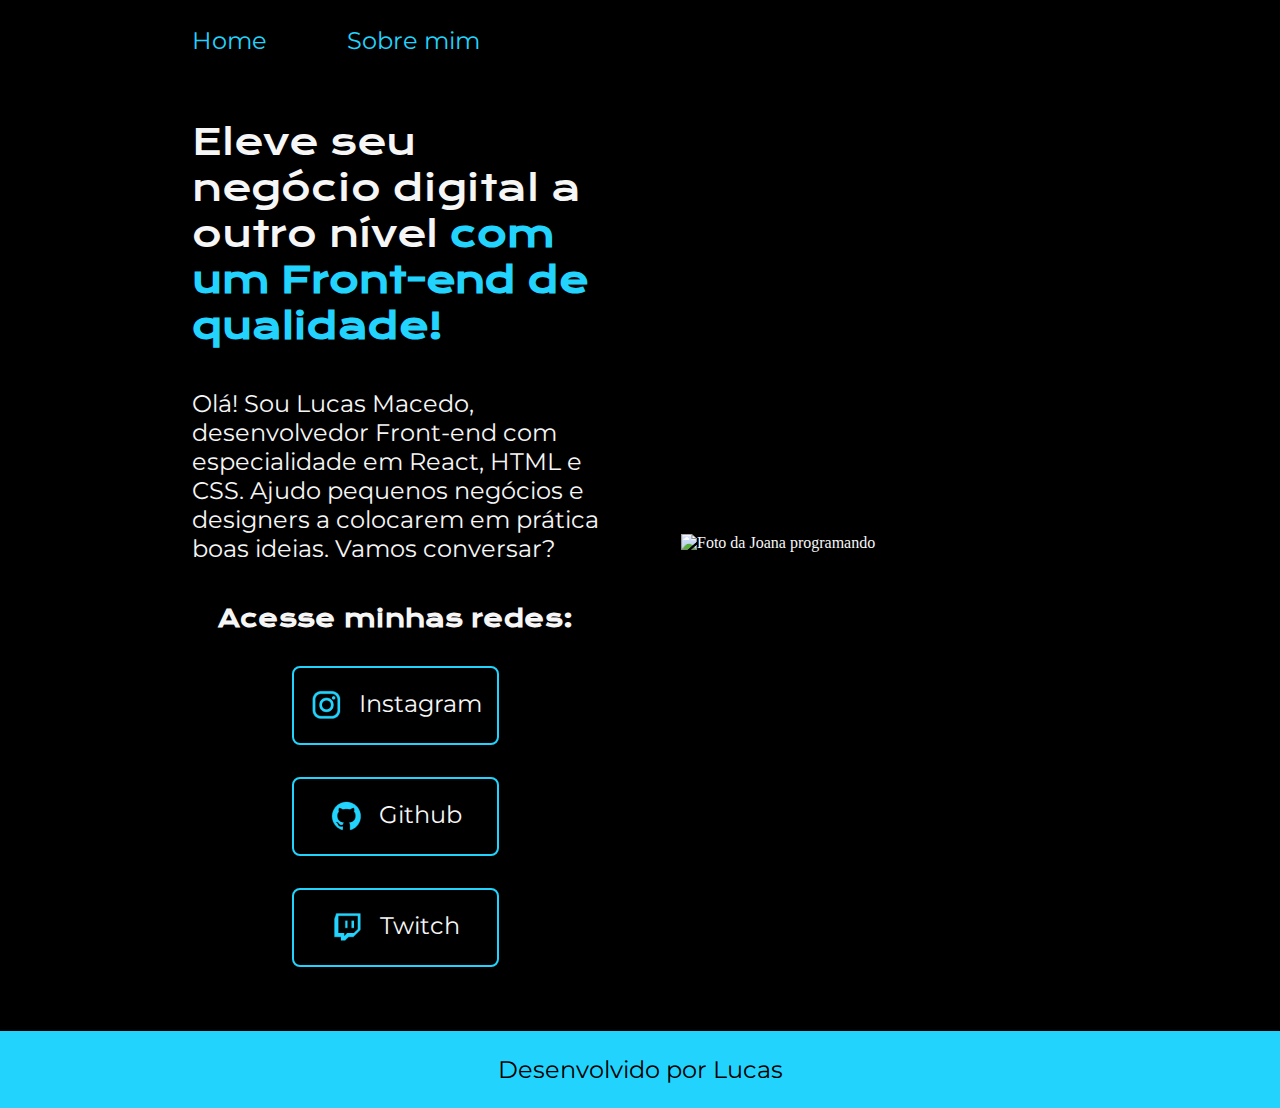
==== index.html @ a8011e1c "Add files via upload" ====
<!DOCTYPE html>
<html lang="pt-br">
<head>
    <meta charset="UTF-8">
    <meta name="viewport" content="width=device-width, initial-scale=1.0">
    <title>Portfólio</title>
    <link rel="stylesheet" href="styles/style.css">
</head>
<body>
    <header class="cabecalho">
        <nav class="cabecalho__menu">
            <a class="cabecalho__menu_link" href="index.html">Home</a>
            <a class="cabecalho__menu_link" href="about.html">Sobre mim</a>
        </nav>
    </header>
    <main class="apresentacao">
        <section class="apresentacao_conteudo">
            <h1 class="apresentacao_conteudo_titulo">Eleve seu negócio digital a outro nível <strong class="titulo-destaque"> com um Front-end de qualidade!</strong></h1>
            <p class="apresentacao_conteudo_texto">Olá! Sou Lucas Macedo, desenvolvedor Front-end com especialidade em React, HTML e CSS. Ajudo pequenos negócios e designers a colocarem em prática boas ideias. Vamos conversar?</p>
            <div class="apresentacao_links">
                <h2 class="apresentacao_links_subtitulo">Acesse minhas redes: </h2>
                <a class="apresentacao_links_link" href="https://instagram.com/llucas.maced">
                    <img src="assets/instagram.png" alt="icone do instagram">
                    Instagram
                </a>
                <a class="apresentacao_links_link" href="https://github.com/llucasmaced">
                    <img src="assets/github.png" alt="icone do github">
                    Github
                </a>
                <a class="apresentacao_links_link" href="https://twitch.tv">
                    <img src="assets/twitch.png" alt="icone da twitch">
                    Twitch
                </a>
            </div>
        </section>
        <img class="apresentacao__imagem" src="assets/imagem.png" alt="Foto da Joana programando">

    </main>
    <footer class="rodape">
        <p>Desenvolvido por Lucas</p>
    </footer>
</body>
</html>
---- styles/style.css ----
@import url('https://fonts.googleapis.com/css2?family=Krona+One&display=swap');
@import url('https://fonts.googleapis.com/css2?family=Montserrat&display=swap');
@import url('https://fonts.googleapis.com/css2?family=Montserrat:wght@600&display=swap');

:root {
    --cor-primaria: #000000;
    --cor-secundaria: #F6F6F6;
    --cor-terciaria: #22D4FD;

    --font-primaria: "Krona One", serif;
    --font-secundaria: "Montserrat", sans-serif;
}

* {
    margin: 0;
    padding: 0;
}


body {
    /*height: 100vh; */
    box-sizing: border-box;
    background-color: var(--cor-primaria);
    color: var(--cor-secundaria);
}

.cabecalho {
    padding: 2% 0 0 15%;
}

.cabecalho__menu {
    display: flex;
    gap: 80px;
}

.cabecalho__menu_link {
    font-family: var(--font-secundaria);
    font-size: 1.5rem;
    font-weight: 600px;
    color: var(--cor-terciaria);
    text-decoration: none;
}

.apresentacao {
    padding: 5% 15%;
    display: flex;
    align-items: center;
    justify-content: space-between;
    gap: 82px;
}



.apresentacao_conteudo {
    width: 50%;
    display: flex;
    flex-direction: column;
    gap: 40px;

}

.apresentacao_conteudo_titulo {
    font-size: 2.25rem;
    font-family: var(--font-primaria);
    font-weight: 400;
}

.titulo-destaque {
    color: var(--cor-terciaria);
}

.apresentacao_conteudo_texto {
    font-size: 1.5rem;
    font-family: var(--font-secundaria);
}

.apresentacao_links {
    display: flex;
    justify-content: space-between;
    flex-direction: column;
    align-items: center;
    gap: 32px;
}

.apresentacao_links_subtitulo {
    font-family: var(--font-primaria);
    font-weight: 400px;
    font-size: 1.5rem;
}

.apresentacao_links_link {
    display: flex;
    justify-content: center; /*  centralizar  */
    gap: 16px; /* Descola o icone do texto */
    width: 50%;
    text-align: center;
    border: 2px solid var(--cor-terciaria);
    border-radius: 8px;
    font-size: 1.5rem;
    font-weight: 600px;
    padding: 21.5px 0;
    text-decoration: none;
    color: var(--cor-secundaria);
    font-family: var(--font-secundaria);
}

.apresentacao_links_link:hover {
    background-color: #5c5b5b;
}

.apresentacao__imagem {
    width: 50%;
}

.rodape{
    display: flex;
    justify-content: center;
    padding: 24px;
    color: var(--cor-primaria);
    background-color: var(--cor-terciaria); 
    font-family: var(--font-secundaria);
    font-size: 1.5rem;
    font-weight: 400px;
}
    
@media (max-width: 1200px) {
    
    .cabecalho {
        padding: 10%;
    }

    .cabecalho__menu {
        justify-content: center;
    }
    
    .apresentacao {
        flex-direction: column-reverse;
        padding: 5% 5%;
    }

    .apresentacao_conteudo {
        width: auto;
    }

}
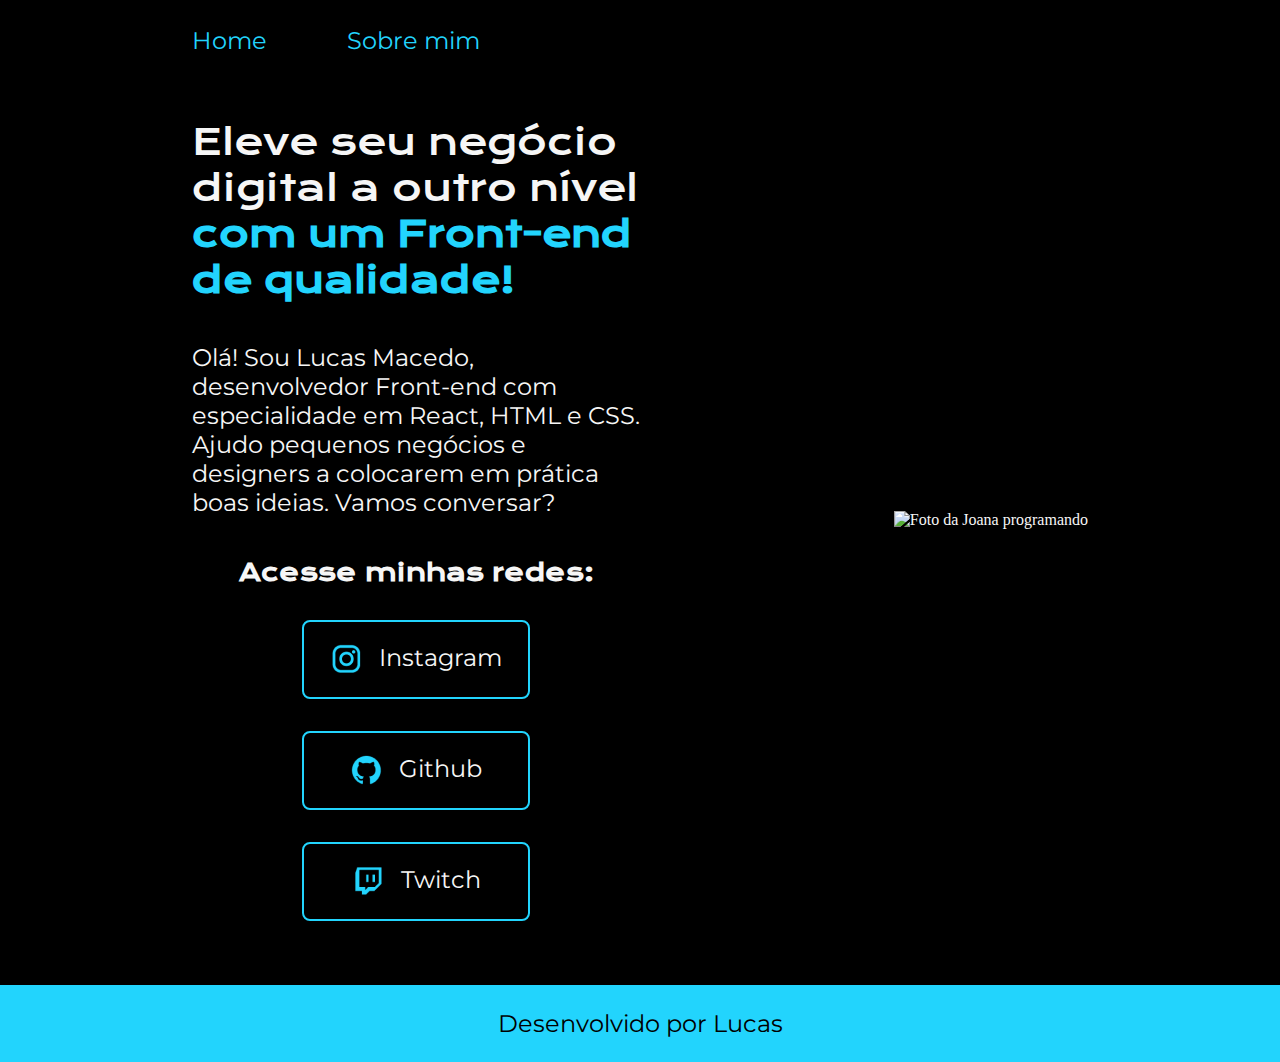
==== commit a0ce9543: "Alterado img do index" ====
--- a/index.html
+++ b/index.html
@@ -33,7 +33,7 @@
                 </a>
             </div>
         </section>
-        <img class="apresentacao__imagem" src="assets/imagem.png" alt="Foto da Joana programando">
+        <img class="apresentacao__Imagem" src="assets/imagem.png" alt="Foto da Joana programando">
 
     </main>
     <footer class="rodape">
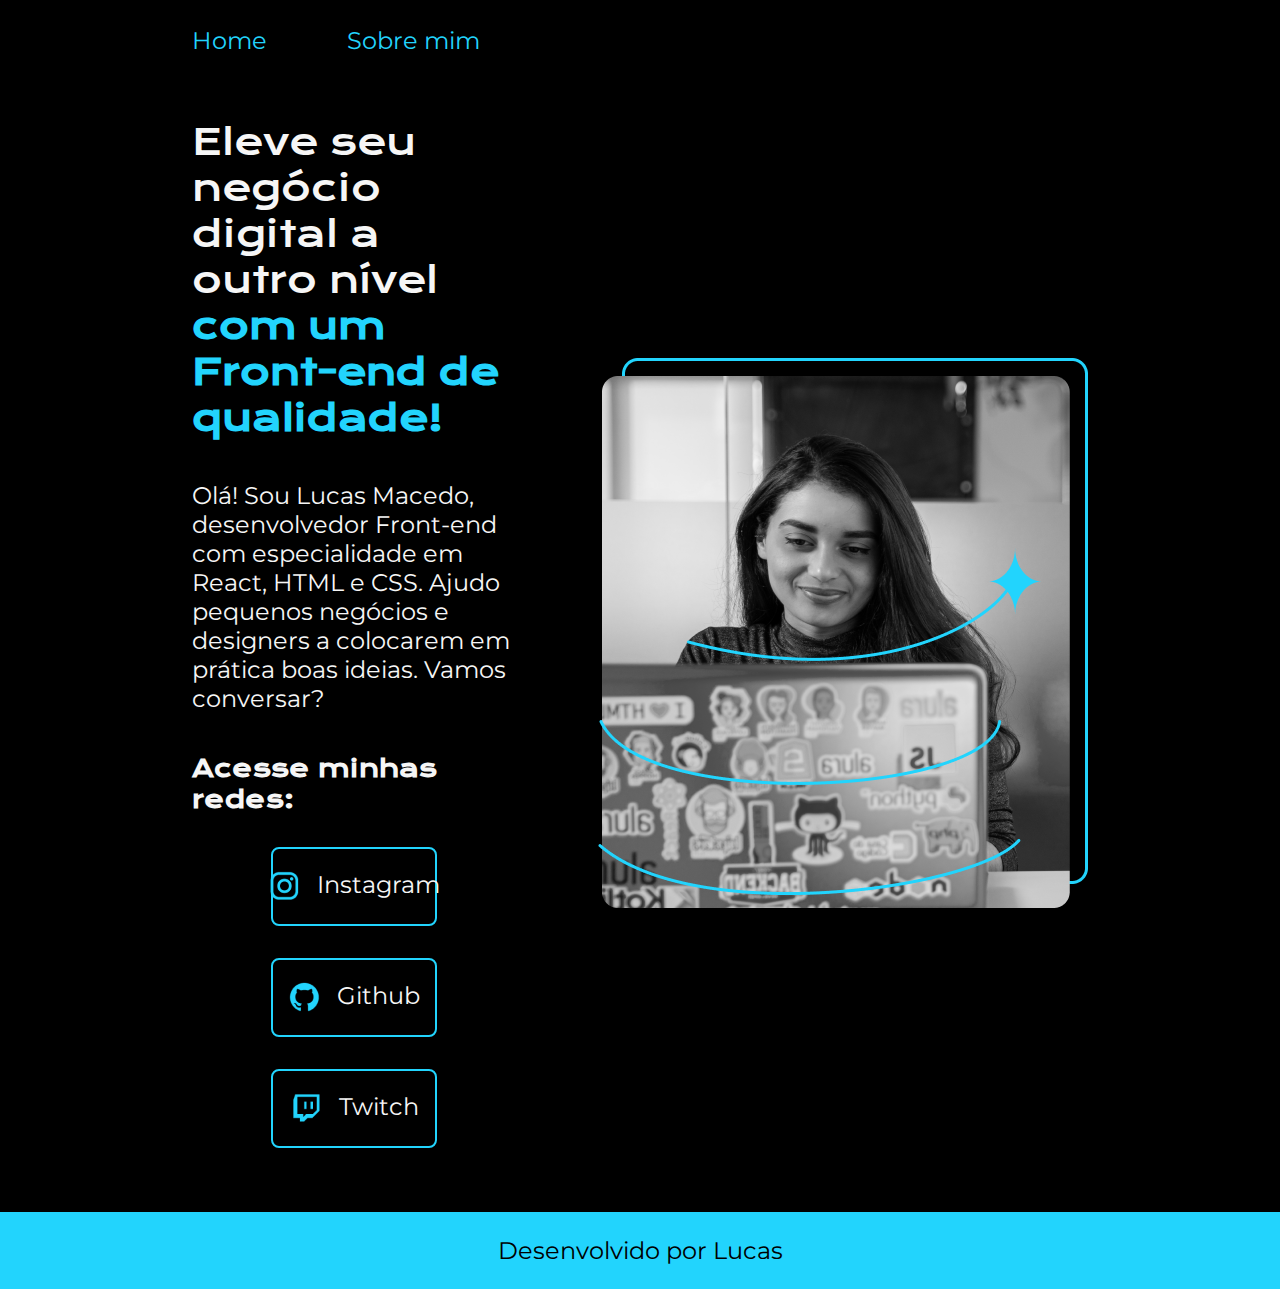
==== commit 4944b66c: "Update index.html" ====
--- a/index.html
+++ b/index.html
@@ -33,11 +33,11 @@
                 </a>
             </div>
         </section>
-        <img class="apresentacao__Imagem" src="assets/imagem.png" alt="Foto da Joana programando">
+        <img class="apresentacao__Imagem" src="assets/Imagem.png" alt="Foto da Joana programando">
 
     </main>
     <footer class="rodape">
         <p>Desenvolvido por Lucas</p>
     </footer>
 </body>
-</html>+</html>
